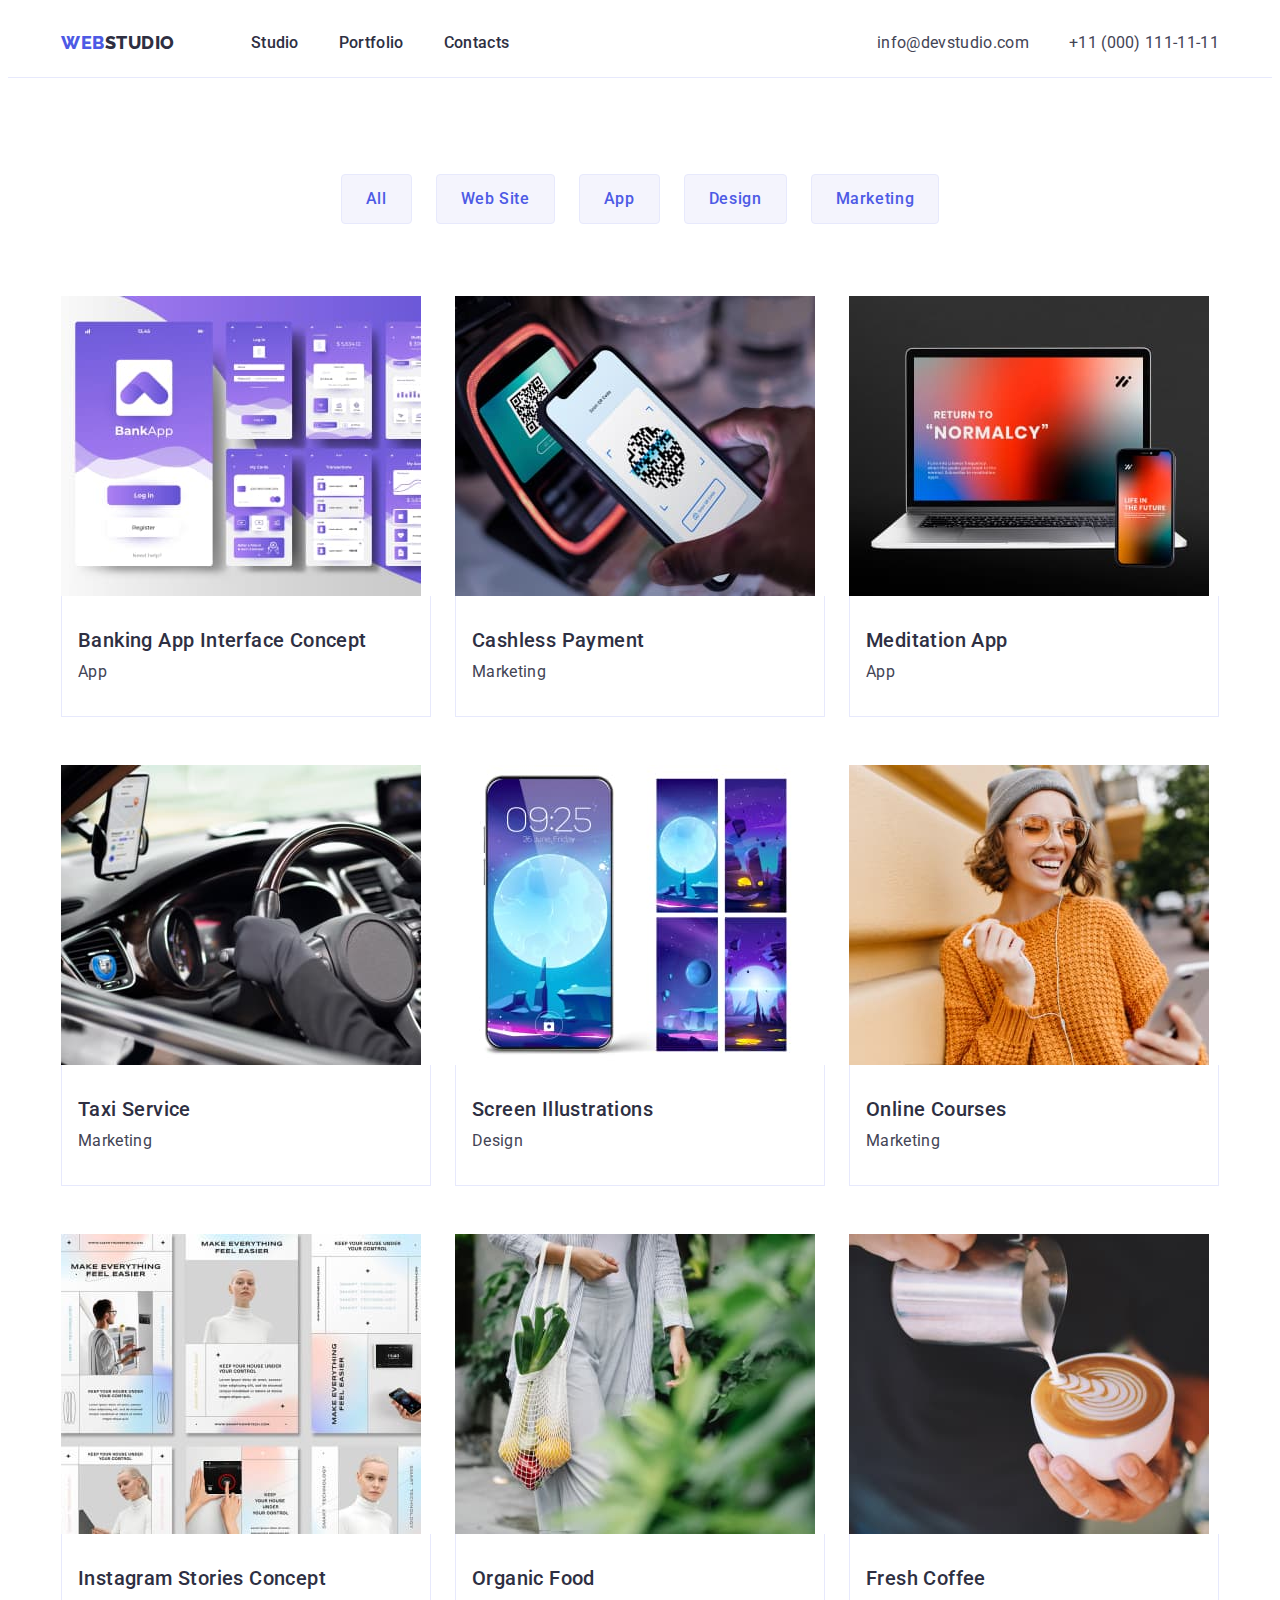
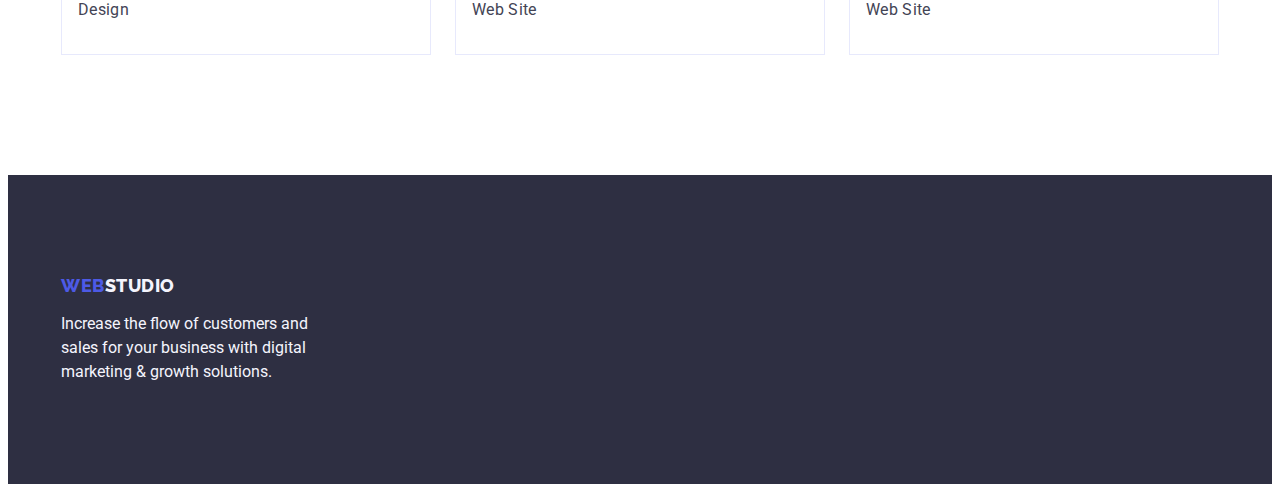
==== portfolio.html @ f43e7d05 "Initial commit" ====
<!DOCTYPE html>
<html lang="en">
  <head>
    <meta charset="UTF-8" />
    <meta http-equiv="X-UA-Compatible" content="IE=edge" />
    <meta name="viewport" content="width=device-width, initial-scale=1.0" />
    <title>Portfolio</title>
    <link rel="preconnect" href="https://fonts.googleapis.com" />
    <link rel="preconnect" href="https://fonts.gstatic.com" crossorigin />
    <link
      href="https://fonts.googleapis.com/css2?family=Raleway:wght@800&family=Roboto:wght@400;500;700;900&display=swap"
      rel="stylesheet"
    />
    <link
      rel="stylesheet"
      href="https://cdnjs.cloudflare.com/ajax/libs/modern-normalize/1.1.0/modern-normalize.min.css"
      integrity="sha512-wpPYUAdjBVSE4KJnH1VR1HeZfpl1ub8YT/NKx4PuQ5NmX2tKuGu6U/JRp5y+Y8XG2tV+wKQpNHVUX03MfMFn9Q=="
      crossorigin="anonymous"
      referrerpolicy="no-referrer"
    />
    <link rel="stylesheet" href="./css/styles.css" />
  </head>
  <body>
    <!-- Header -->
    <header class="header-border">
      <!-- CONTAINER -->
      <div class="container header-container">
        <!-- Menu -->
        <nav class="header-navigation">
          <a class="link header-logo-web" href="./index.html"
            >Web<span class="header-logo-studio">Studio</span></a
          >
          <ul class="items list header-list">
            <li>
              <a class="link header-menu" href="./index.html">Studio</a>
            </li>
            <li>
              <a class="link header-menu" href="./portfolio.html">Portfolio</a>
            </li>
            <li>
              <a class="link header-menu" href="">Contacts</a>
            </li>
          </ul>
        </nav>
        <!-- MAILTO and TEL -->
        <address class="header-address">
          <ul class="items list header-contact">
            <li>
              <a class="link mailto-tel" href="mailto:info@devstudio.com"
                >info@devstudio.com</a
              >
            </li>
            <li>
              <a class="link mailto-tel" href="tel:++110001111111"
                >+11 (000) 111-11-11</a
              >
            </li>
          </ul>
        </address>
      </div>
    </header>
    <!-- MAIN PORTFOLIO -->
    <main>
      <section class="button-list">
        <!-- CONTAINER -->
        <div class="container">
          <!-- TITLE -->
          <h1 class="visually-hidden">PORTFOLOI</h1>
          <!-- BUTTON PORTFOLIO -->
          <ul class="items list button-portfolio">
            <li>
              <button class="btn-portfolio" type="button">All</button>
            </li>
            <li>
              <button class="btn-portfolio" type="button">Web Site</button>
            </li>
            <li>
              <button class="btn-portfolio" type="button">App</button>
            </li>
            <li>
              <button class="btn-portfolio" type="button">Design</button>
            </li>
            <li>
              <button class="btn-portfolio" type="button">Marketing</button>
            </li>
          </ul>
          <!-- LIST PORTFOLIO -->
          <ul class="items list card-set">
            <li class="item">
              <a class="link" href="">
                <img
                  src="./images/portfolio/img-8.jpg"
                  alt="img"
                  width="360"
                  height="300"
                />
                <div class="border-list">
                  <h2 class="section-title">Banking App Interface Concept</h2>
                  <p class="section-text">App</p>
                </div>
              </a>
            </li>
            <li class="item">
              <a class="link" href=""
                ><img
                  src="./images/portfolio/img-7.jpg"
                  alt="img"
                  width="360"
                  height="300"
                />
                <div class="border-list">
                  <h2 class="section-title">Cashless Payment</h2>
                  <p class="section-text">Marketing</p>
                </div>
              </a>
            </li>
            <li class="item">
              <a class="link" href=""
                ><img
                  src="./images/portfolio/img-6.jpg"
                  alt="img"
                  width="360"
                  height="300"
                />
                <div class="border-list">
                  <h2 class="section-title">Meditation App</h2>
                  <p class="section-text">App</p>
                </div>
              </a>
            </li>
            <li class="item">
              <a class="link" href=""
                ><img
                  src="./images/portfolio/img-5.jpg"
                  alt="img"
                  width="360"
                  height="300"
                />
                <div class="border-list">
                  <h2 class="section-title">Taxi Service</h2>
                  <p class="section-text">Marketing</p>
                </div>
              </a>
            </li>
            <li class="item">
              <a class="link" href=""
                ><img
                  src="./images/portfolio/img-4.jpg"
                  alt="img"
                  width="360"
                  height="300"
                />
                <div class="border-list">
                  <h2 class="section-title">Screen Illustrations</h2>
                  <p class="section-text">Design</p>
                </div>
              </a>
            </li>
            <li class="item">
              <a class="link" href=""
                ><img
                  src="./images/portfolio/img-3.jpg"
                  alt="img"
                  width="360"
                  height="300"
                />
                <div class="border-list">
                  <h2 class="section-title">Online Courses</h2>
                  <p class="section-text">Marketing</p>
                </div>
              </a>
            </li>
            <li class="item">
              <a class="link" href=""
                ><img
                  src="./images/portfolio/img-2.jpg"
                  alt="img"
                  width="360"
                  height="300"
                />
                <div class="border-list">
                  <h2 class="section-title">Instagram Stories Concept</h2>
                  <p class="section-text">Design</p>
                </div>
              </a>
            </li>
            <li class="item">
              <a class="link" href=""
                ><img
                  src="./images/portfolio/img-1.jpg"
                  alt="img"
                  width="360"
                  height="300"
                />
                <div class="border-list">
                  <h2 class="section-title">Organic Food</h2>
                  <p class="section-text">Web Site</p>
                </div>
              </a>
            </li>
            <li class="item">
              <a class="link" href=""
                ><img
                  src="./images/portfolio/img.jpg"
                  alt="img"
                  width="360"
                  height="300"
                />
                <div class="border-list">
                  <h2 class="section-title">Fresh Coffee</h2>
                  <p class="section-text">Web Site</p>
                </div>
              </a>
            </li>
          </ul>
        </div>
      </section>
    </main>
    <!-- FOOTER -->
    <footer class="footer-background">
      <!-- CONTAINER -->
      <div class="container">
        <a class="link footer-logo-web" href="/portfolio.html"
          >Web<span class="footer-logo-studio">Studio</span>
        </a>
        <p class="footer-text">
          Increase the flow of customers and sales for your business with
          digital marketing & growth solutions.
        </p>
      </div>
    </footer>
  </body>
</html>
---- css/styles.css ----
:root {
  --color-body: #434455;
  --logo-web: #4d5ae5;
  --logo-studio: #2e2f42;
  --header-contact-color: #404bbf;
  --brand-color-btn-1: #ffffff;
  --button-footer-text: #f4f4fd;
  --button-color: #e7e9fc;
  --list-card-set: #e7e9fc;
}

h1,
h2,
h3,
h4,
h5,
h6,
p {
  margin-top: 0;
  margin-bottom: 0;
}

ul,
ol {
  margin-top: 0;
  margin-bottom: 0;
  padding-left: 0;
}

img {
  display: block;
}

button {
  cursor: pointer;
}

address {
  font-style: normal;
}

body {
  font-family: "Roboto", sans-serif;
  background-color: var(--brand-color-btn-1);
  color: var(--color-body);
}

.visually-hidden {
  position: absolute;
  width: 1px;
  height: 1px;
  margin: -1px;
  border: 0;
  padding: 0;

  white-space: nowrap;
  clip-path: inset(100%);
  clip: rect(0 0 0 0);
  overflow: hidden;
}

.list {
  list-style: none;
}

.link {
  text-decoration: none;
}

.container {
  width: 1158px;
  padding-left: 15px;
  padding-right: 15px;
  margin: 0 auto;
}

/* HEADER */
.header-border {
  border-bottom: 1px solid var(--list-card-set);
}

.header-container {
  display: flex;
  align-items: center;
}

.header-navigation {
  display: flex;
  margin-right: auto;
  align-items: center;
}

.header-logo-web {
  font-family: "Raleway", sans-serif;
  font-weight: 800;
  font-size: 18px;
  line-height: 1.17;
  letter-spacing: 0.03em;
  text-transform: uppercase;
  color: var(--logo-web);
  padding-top: 24px;
  padding-bottom: 24px;
  margin-right: 76px;
}

.header-logo-studio {
  font-family: "Raleway", sans-serif;
  font-weight: 800;
  font-size: 18px;
  line-height: 1.17;
  letter-spacing: 0.03em;
  text-transform: uppercase;
  color: var(--logo-studio);
}

.header-list {
  display: flex;
  gap: 40px;
}

.header-menu {
  font-family: "Roboto" sans-serif;
  font-weight: 500;
  font-size: 16px;
  line-height: 1.5;
  letter-spacing: 0.02em;
  color: var(--logo-studio);
}

.header-menu:hover,
.header-menu:focus {
  color: var(--header-contact-color);
}

/* MAILTO and TEL */
.header-address {
  font-style: normal;
}

.header-contact {
  display: flex;
  gap: 40px;
}

.mailto-tel {
  font-family: "Roboto" sans-serif;
  font-style: normal;
  font-weight: 400;
  font-size: 16px;
  line-height: 1.5;
  letter-spacing: 0.02em;
  color: var(--color-body);
}

.mailto-tel:hover,
.mailto-tel:focus {
  color: var(--header-contact-color);
}

/* SECTION HERO BUTTON STUDIO */
.hero {
  background-color: var(--logo-studio);
  padding: 188px 0;
}

.hero-buttom {
  text-align: center;
}

.hero-title {
  font-size: 56px;
  line-height: 1.07;
  text-align: center;
  letter-spacing: 0.02em;
  color: var(--brand-color-btn-1);
  max-width: 496px;
  margin: 0 auto;
  margin-bottom: 48px;
}

.button-order-service {
  font-family: "Roboto", sans-serif;
  font-weight: 500;
  font-size: 16px;
  line-height: 1.5;
  letter-spacing: 0.04em;
  color: var(--brand-color-btn-1);
  background-color: var(--logo-web);
  cursor: pointer;
  padding: 16px 32px;
  min-width: 169px;
  border: none;
  box-shadow: 0px 4px 4px rgba(0, 0, 0, 0.15);
  border-radius: 4px;
}

.button-order-service:focus,
.button-order-service:hover {
  background-color: var(--header-contact-color);
}

/* SECTION TWO */
.section-two-margin {
  padding: 120px 0;
}

.flex-two {
  display: flex;
  gap: 24px;
}

.section-two-title {
  font-weight: 500;
  font-size: 20px;
  line-height: 1.2;
  letter-spacing: 0.02em;
  color: var(--logo-studio);
  width: 264px;
  margin-bottom: 8px;
}

.section-two-text {
  font-weight: 400;
  font-size: 16px;
  line-height: 1.5;
  letter-spacing: 0.02em;
}

/* SECTION THREE */
.section-two-three {
  padding-bottom: 120px;
}

.section-three-title {
  font-size: 36px;
  line-height: 1.11;
  text-align: center;
  letter-spacing: 0.02em;
  text-transform: capitalize;
  color: var(--logo-studio);
  margin-bottom: 72px;
}

.flex-three {
  display: flex;
  gap: 24px;
}

/* SECTION FOUR */
.section-four-background {
  background-color: var(--button-footer-text);
  padding: 120px 0;
}

.section-four-title {
  font-size: 36px;
  line-height: 1.11;
  text-align: center;
  letter-spacing: 0.02em;
  text-transform: capitalize;
  color: var(--logo-studio);
  margin-bottom: 72px;
}

.flex-four {
  display: flex;
  gap: 24px;
}

.img-background {
  background-color: var(--brand-color-btn-1);
  box-shadow: 0px 1px 6px rgba(46, 47, 66, 0.08),
    0px 1px 1px rgba(46, 47, 66, 0.16), 0px 2px 1px rgba(46, 47, 66, 0.08);
  border-radius: 0px 0px 4px 4px;
}

.saction-four-name-profession {
  padding: 32px 0;
  text-align: center;
}

.section-four-name {
  font-weight: 500;
  font-size: 20px;
  line-height: 1.2;
  letter-spacing: 0.02em;
  color: var(--logo-studio);
  margin-bottom: 8px;
}

.section-four-profession {
  line-height: 1.5;
  letter-spacing: 0.02em;
}

/* BUTTON PORTFOLIO*/
.button-list {
  padding-top: 96px;
  padding-bottom: 120px;
}
.button-portfolio {
  display: flex;
  justify-content: center;
  margin-bottom: 72px;
  gap: 24px;
}
.btn-portfolio {
  font-family: "Roboto", sans-serif;
  font-weight: 500;
  font-size: 16px;
  line-height: 1.5;
  letter-spacing: 0.04em;
  color: var(--logo-web);
  background-color: var(--button-footer-text);
  cursor: pointer;
  border: 1px solid var(--list-card-set);
  border-radius: 4px;
  padding: 12px 24px;
}

.btn-portfolio:focus,
.btn-portfolio:hover {
  color: var(--brand-color-btn-1);
  background-color: var(--header-contact-color);
  box-shadow: 0px 3px 1px rgba(0, 0, 0, 0.1), 0px 2px 1px rgba(0, 0, 0, 0.08),
    0px 2px 2px rgba(0, 0, 0, 0.12);
  border-radius: 4px;
  border: 1px solid var(--header-contact-color);
}

/* LIST PORTFOLIO */
.card-set {
  display: flex;
  flex-wrap: wrap;
  column-gap: 24px;
  row-gap: 48px;
}

.item {
  width: calc((100% - 48px) / 3);
}
.border-list {
  border-right: 1px solid var(--list-card-set);
  border-bottom: 1px solid var(--list-card-set);
  border-left: 1px solid var(--list-card-set);
  padding: 32px 16px;
}

.section-title {
  font-weight: 500;
  font-size: 20px;
  line-height: 1.2;
  letter-spacing: 0.02em;
  color: var(--logo-studio);
  margin-bottom: 8px;
}

.section-text {
  font-size: 16px;
  line-height: 1.5;
  letter-spacing: 0.02em;
  color: var(--color-body);
}

/* FOOTER */
.footer-background {
  background-color: var(--logo-studio);
  padding: 100px 0;
}

.footer-logo-web {
  font-family: "Raleway", sans-serif;
  font-weight: 800;
  font-size: 18px;
  line-height: 1.17;
  letter-spacing: 0.03em;
  text-transform: uppercase;
  color: var(--logo-web);
}

.footer-logo-studio {
  font-family: "Raleway", sans-serif;
  font-weight: 800;
  font-size: 18px;
  line-height: 1.17;
  letter-spacing: 0.03em;
  text-transform: uppercase;
  color: var(--button-footer-text);
}

.footer-text {
  color: var(--button-footer-text);
  max-width: 264px;
  line-height: 1.5em;
  margin-top: 16px;
}
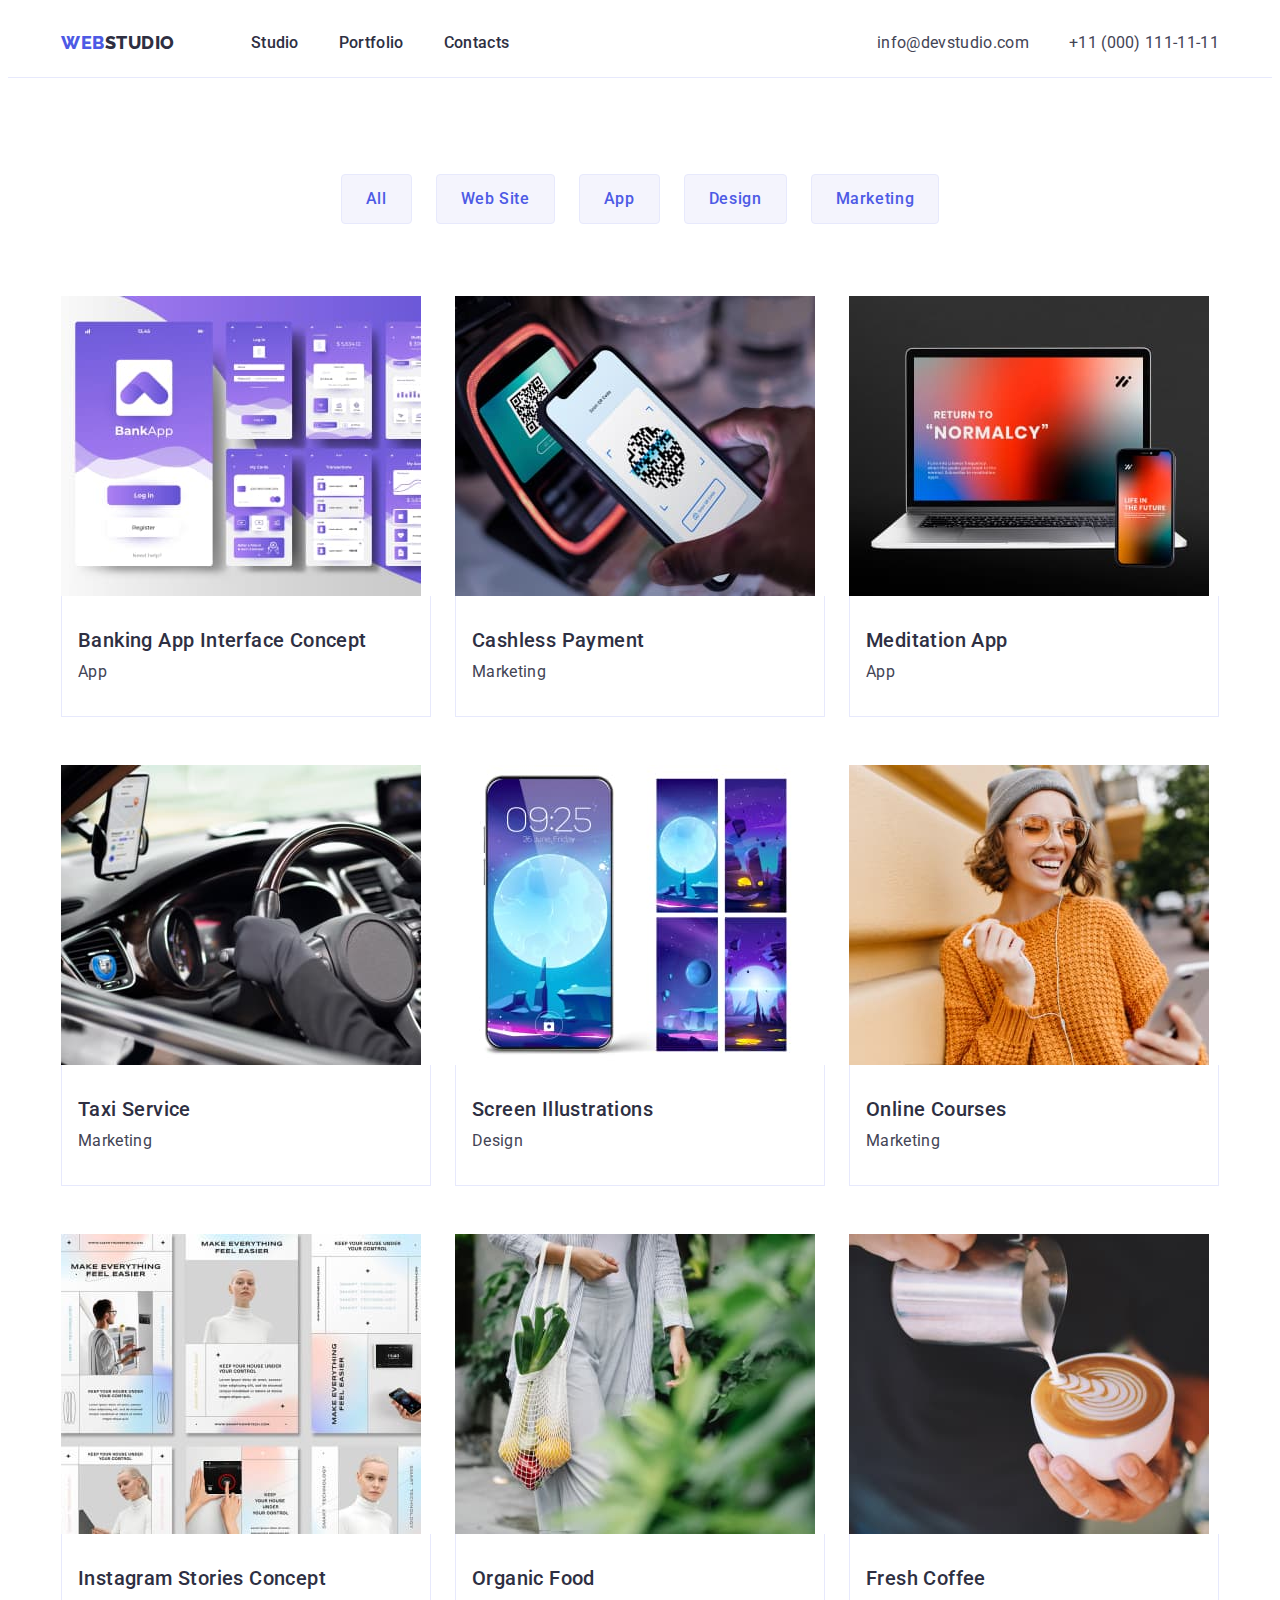
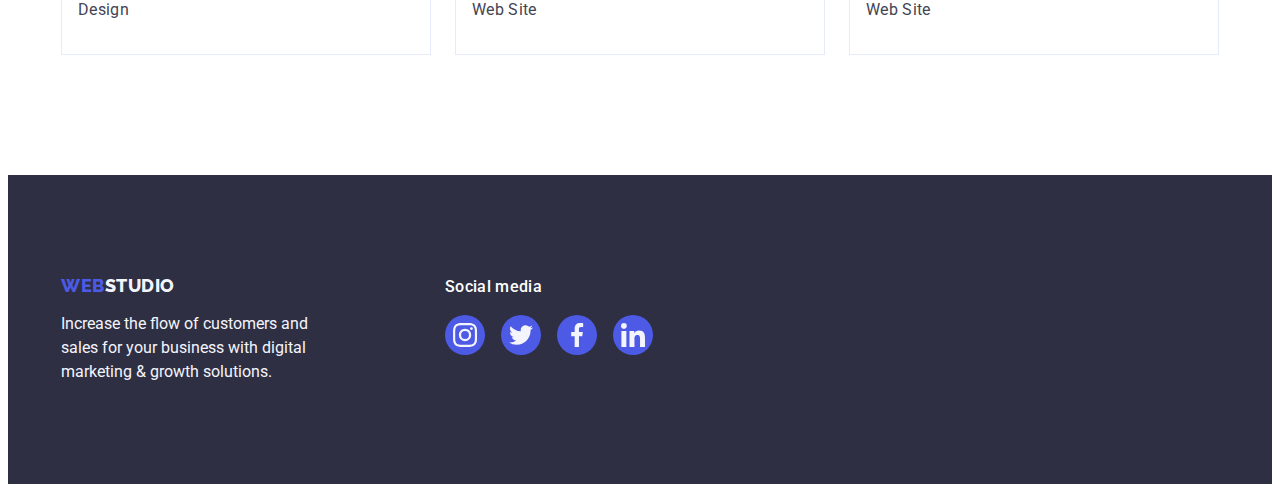
==== commit b7ad45d8: "dswd" ====
--- a/portfolio.html
+++ b/portfolio.html
@@ -219,14 +219,49 @@
     <!-- FOOTER -->
     <footer class="footer-background">
       <!-- CONTAINER -->
-      <div class="container">
-        <a class="link footer-logo-web" href="/portfolio.html"
-          >Web<span class="footer-logo-studio">Studio</span>
-        </a>
-        <p class="footer-text">
-          Increase the flow of customers and sales for your business with
-          digital marketing & growth solutions.
-        </p>
+      <div class="container footer-container">
+        <div class="footer-logo-text">
+          <a class="link footer-logo-web" href="/portfolio.html"
+            >Web<span class="footer-logo-studio">Studio</span>
+          </a>
+          <p class="footer-text">
+            Increase the flow of customers and sales for your business with
+            digital marketing & growth solutions.
+          </p>
+        </div>
+        <div class="footer-social">
+          <h3 class="footer-title-social-media">Social media</h3>
+          <ul class="list footer-social-links">
+            <li class="footer-icon">
+              <a class="link footer-link-icon" href="">
+                <svg widht="24" height="24">
+                  <use href="./images/icons.svg#icon-instagram"></use>
+                </svg>
+              </a>
+            </li>
+            <li class="footer-icon">
+              <a class="link footer-link-icon" href="">
+                <svg widht="24" height="24">
+                  <use href="./images/icons.svg#icon-twitter"></use>
+                </svg>
+              </a>
+            </li>
+            <li class="footer-icon">
+              <a class="link footer-link-icon" href="">
+                <svg widht="24" height="24">
+                  <use href="./images/icons.svg#icon-facebook"></use>
+                </svg>
+              </a>
+            </li>
+            <li class="footer-icon">
+              <a class="link footer-link-icon" href="">
+                <svg widht="24" height="24">
+                  <use href="./images/icons.svg#icon-linkedin"></use>
+                </svg>
+              </a>
+            </li>
+          </ul>
+        </div>
       </div>
     </footer>
   </body>
--- a/css/styles.css
+++ b/css/styles.css
@@ -7,6 +7,10 @@
   --button-footer-text: #f4f4fd;
   --button-color: #e7e9fc;
   --list-card-set: #e7e9fc;
+  --hero-gradient: linear-gradient(
+    rgba(46, 47, 66, 0.7),
+    rgba(46, 47, 66, 0.7)
+  );
 }
 
 h1,
@@ -160,6 +164,10 @@
 /* SECTION HERO BUTTON STUDIO */
 .hero {
   background-color: var(--logo-studio);
+  background-image: var(--hero-gradient), url(../images/hero/hero.jpg);
+  background-repeat: no-repeat;
+  background-position: center;
+  background-size: cover;
   padding: 188px 0;
 }
 
@@ -208,6 +216,49 @@
   display: flex;
   gap: 24px;
 }
+.section-two-icon {
+  width: 264px;
+  height: 112px;
+  border-radius: 4px;
+  background-color: var(--button-footer-text);
+  margin-bottom: 8px;
+  display: flex;
+  justify-content: center;
+  align-items: center;
+}
+
+.clock {
+  width: 264px;
+  height: 112px;
+  border-radius: 4px;
+  background-image: url(../images/section_1/clock.png),
+    url(../images/section_1/rectangle.jpg);
+  background-repeat: no-repeat;
+  background-position: center;
+  margin-bottom: 8px;
+}
+
+.diagram {
+  width: 264px;
+  height: 112px;
+  border-radius: 4px;
+  background-image: url(../images/section_1/diagram.png),
+    url(../images/section_1/rectangle.jpg);
+  background-repeat: no-repeat;
+  background-position: center;
+  margin-bottom: 8px;
+}
+
+.astronaut {
+  width: 264px;
+  height: 112px;
+  border-radius: 4px;
+  background-image: url(../images/section_1/astronaut.png),
+    url(../images/section_1/rectangle.jpg);
+  background-repeat: no-repeat;
+  background-position: center;
+  margin-bottom: 8px;
+}
 
 .section-two-title {
   font-weight: 500;
@@ -291,6 +342,64 @@
 .section-four-profession {
   line-height: 1.5;
   letter-spacing: 0.02em;
+  margin-bottom: 8px;
+}
+
+.saction-four-social-list {
+  display: flex;
+  justify-content: center;
+  gap: 24px;
+}
+
+.saction-four-social-items {
+  width: 40px;
+  height: 40px;
+}
+
+.saction-four-social-link {
+  display: flex;
+  width: 100%;
+  height: 100%;
+  border-radius: 50%;
+  background-color: var(--logo-web);
+  align-items: center;
+  justify-content: center;
+}
+
+.saction-four-social-icon {
+  fill: var(--button-footer-text);
+}
+
+/* SECTION FIVE */
+.section-five-customers {
+  padding-top: 123px;
+  padding-bottom: 120px;
+}
+
+.section-five-title {
+  font-family: "Roboto", sans-serif;
+  font-size: 36px;
+  line-height: 1.11;
+  text-align: center;
+  letter-spacing: 0.02em;
+  text-transform: capitalize;
+  color: var(--logo-studio);
+  margin-bottom: 72px;
+}
+
+.section-five-list {
+  display: flex;
+  gap: 24px;
+}
+
+.section-five-icon {
+  width: 168px;
+  height: 88px;
+  border: 1px solid #8e8f99;
+  border-radius: 4px;
+  display: flex;
+  align-items: center;
+  justify-content: center;
 }
 
 /* BUTTON PORTFOLIO*/
@@ -366,6 +475,14 @@
 .footer-background {
   background-color: var(--logo-studio);
   padding: 100px 0;
+}
+
+.footer-container {
+  display: flex;
+}
+
+.footer-logo-text {
+  margin-right: 120px;
 }
 
 .footer-logo-web {
@@ -394,3 +511,37 @@
   line-height: 1.5em;
   margin-top: 16px;
 }
+
+.footer-social {
+  width: 208px;
+  height: 80px;
+}
+.footer-title-social-media {
+  font-family: "Roboto", sans-serif;
+  font-weight: 500;
+  font-size: 16px;
+  line-height: 1.5;
+  letter-spacing: 0.02em;
+  color: var(--brand-color-btn-1);
+  margin-bottom: 16px;
+}
+
+.footer-social-links {
+  display: flex;
+  gap: 16px;
+}
+
+.footer-icon {
+  width: 40px;
+  height: 40px;
+}
+
+.footer-link-icon {
+  display: flex;
+  width: 100%;
+  height: 100%;
+  border-radius: 50%;
+  background-color: var(--logo-web);
+  align-items: center;
+  justify-content: center;
+}
